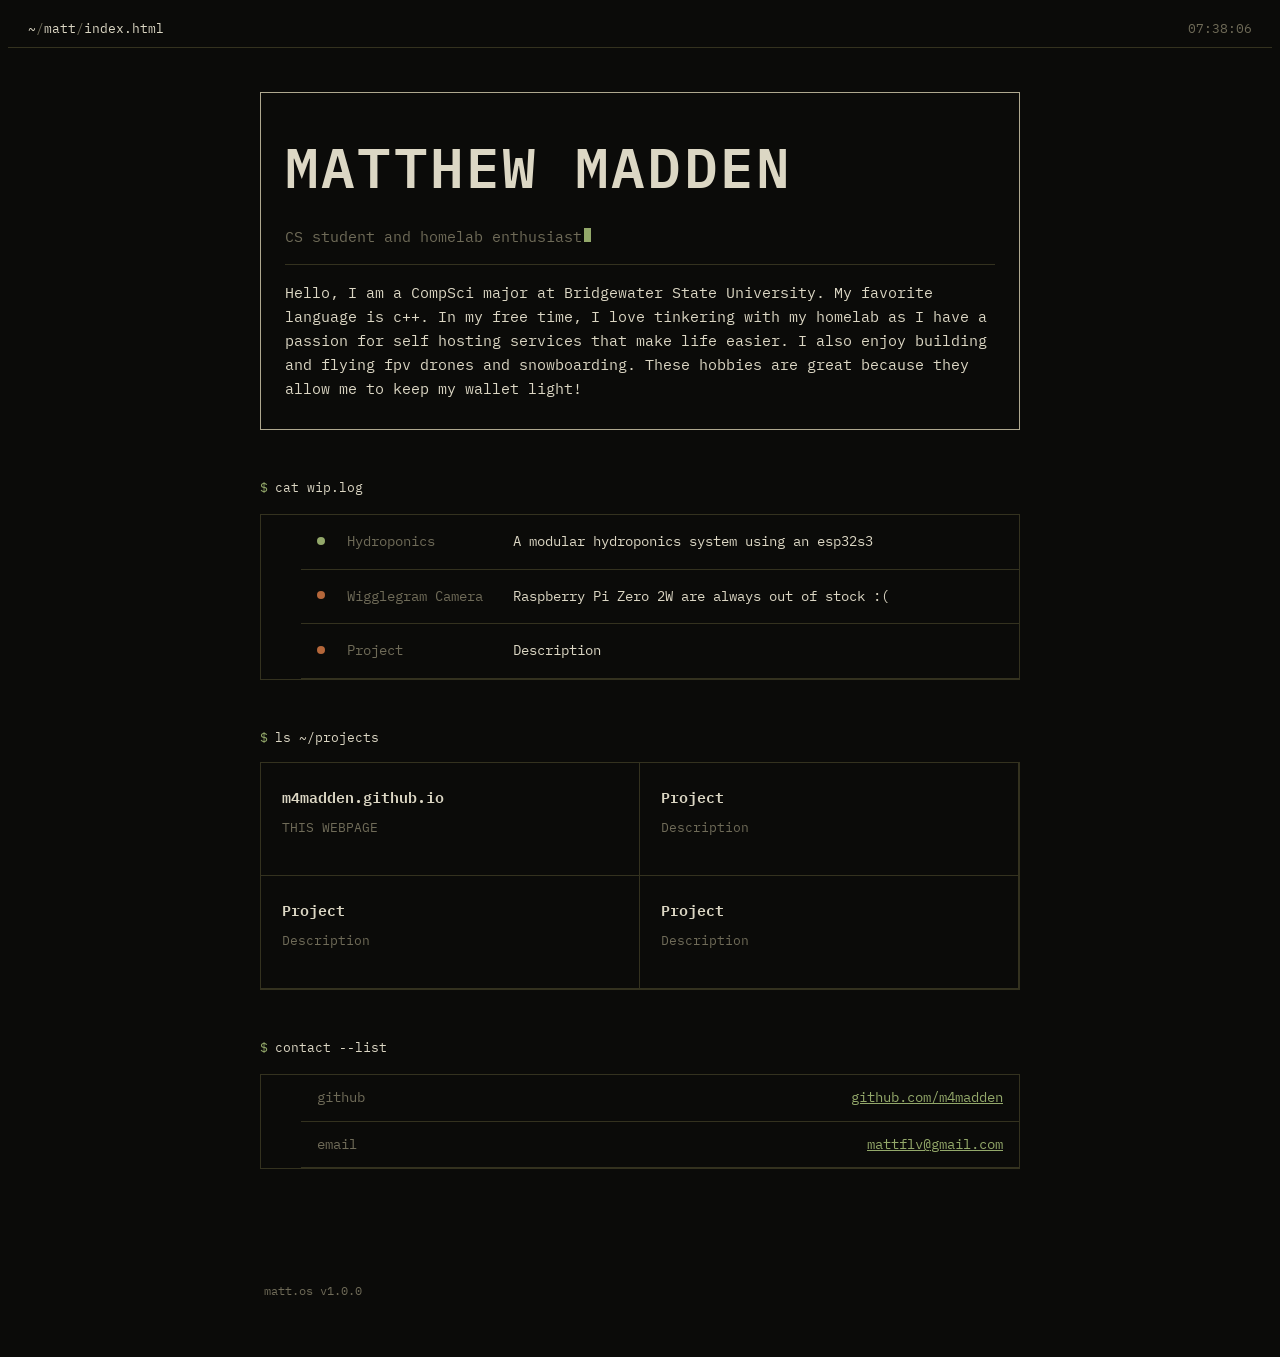
==== index.html @ 2d711344 "Start of webpage TODO: Flexable formatting, work on text printing" ====
<!DOCTYPE html>
<html lang="en" data-theme="dark">
<head>
    <meta charset="UTF-8">
    <meta name="viewport" content="width=device-width, initial-scale=1.0"><!-- WIP TODO: implement size for mobile -->
    <title>matthew madden</title>
    <meta name="description" content="Matt Madden — CS student and homelab enthusiast">
    <link href="https://fonts.googleapis.com/css2?family=IBM+Plex+Mono:wght@400;500;600;700&display=swap" rel="stylesheet">
    <link rel="stylesheet" href="styles.css">
</head>

<body>
    <div class="topbar">
        <div class="path">~<span class="sep">/</span>matt<span class="sep">/</span>index.html</div>
        <div class="clock" id="clock"></div>
    </div>
    <main>
        <section class="block about">
            <p class="big">MATTHEW MADDEN</p>
            <p class="code" id="code"></p>
            <div class="bio">
                <p> 
                    Hello, I am a CompSci major at Bridgewater State University.
                    My favorite language is c++. In my free time, I love tinkering with my homelab as I have a passion for self hosting
                    services that make life easier. I also enjoy building and flying fpv drones and snowboarding. 
                    These hobbies are great because they allow me to keep my wallet light!
                </p>
            </div>
        </section>

    <section class="block">
        <p class="prompt"><span class="term">$</span> <span class="cmd">cat wip.log</span></p>
        <ul class="log">
            <li>
                <span class="dot active"></span>
                <span class="tag"> Hydroponics </span>
                <span class="msg"> A modular hydroponics system using an esp32s3 </span>
            </li>

            <li>
                <span class="dot blocked"></span>
                <span class="tag"> Wigglegram Camera </span>
                <span class="msg">Raspberry Pi Zero 2W are always out of stock :(</span>
            </li>

            <li>
                <span class="dot blocked"></span>
                <span class="tag">Project</span>
                <span class="msg">Description</span>
            </li>
        </ul>
    </section>

    <section class="block">
        <p class="prompt"><span class="term">$</span> <span class="cmd">ls ~/projects</span></p>
        <div class="projects">

            <article class="project">
                <h3>m4madden.github.io</h3>
                <p>THIS WEBPAGE</p>
            </article>

            <article class="project">
                <h3>Project</h3>
                <p>Description</p>
            </article>

            <article class="project">
                <h3>Project</h3>
                <p>Description</p>
            </article>

            <article class="project">
                <h3>Project</h3>
                <p>Description</p>
            </article>

        </div>

    
    </section>

    <section class="block">
        <p class="prompt"><span class="term">$</span> <span class="cmd">contact --list</span></p>
        <ul class="contact-list">
            <li><span class="key">github</span> <a href="https://github.com/m4madden">github.com/m4madden</a></li>
            <li><span class="key">email</span> <a href="mailto:mattflv@gmail.com">mattflv@gmail.com</a></li>
        </ul>
    </section>

    </main>
    <footer>
        <span>matt.os v1.0.0</span>
    </footer>   
    <script src="type.js"></script>
</body>
---- styles.css ----
:root[data-theme="dark"] {
--bg: #0b0b09;
--panel: #121210;
--fg: #dcd7c4;
--fg-dim: #6f6b58;
--accent: #93a86a;
--accent-2: #b5673a;
--border: #34321f;
--border-strong: #afa88f;
}

* { box-sizing: border-box; }

html, body {
    background: var(--bg);
    color: var(--fg);
}

body {
    font-family: 'IBM Plex Mono', monospace;
    font-size: 15px;
    line-height: 1.6;
}

/* Link color */
a { color: var(--accent); }
/* highlight color */
::selection { background: var(--accent); color: var(--bg); }

/* top bar */

.topbar {
    display: flex;
    justify-content: space-between;
    align-items: center;
    gap: 1rem;
    padding: .6rem 1.25rem;
    border-bottom: 1px solid var(--border);
    font-size: 12.5px;
    color: var(--fg-dim);
    flex-wrap: wrap;
}
.topbar .path { color: var(--fg); }
.topbar .path .sep { color: var(--fg-dim); }

/* layout */
main {
    max-width: 800px;
    margin: 0 auto;
    padding: 2.75rem 1.25rem 4rem;
}

.block { margin-bottom: 3rem; }

/* text following $ */
.prompt {
    display: flex;
    align-items: baseline;
    gap: .5em;
    color: var(--fg-dim);
    font-size: 13px;
    margin-bottom: .85rem;
}
.prompt .term { color: var(--accent); }
.prompt .cmd { color: var(--fg); }


/* about */
.about {
    border: 1px solid var(--border-strong);
    padding: 1.75rem 1.5rem;
}
.big {
    font-size: 3.5rem;
    font-weight: 600;
    letter-spacing: .04em;
    margin: 0 0 .9rem;
}
/*WIP*/
.code {
    color: var(--fg-dim);
    font-size: 14.5px;
}
.cursor {
    display: inline-block;
    width: .5em;
    height: 1em;
    background: var(--accent);
    margin-left: 2px;
    animation: blink 1s steps(1) infinite;
}
 
@keyframes blink { 50% { opacity: 0; } }

.bio {
    margin-top: 1rem;
    padding-top: 1rem;
    border-top: 1px solid var(--border);
    color: var(--fg);
}
.bio p { margin: 0 0 1rem; }
.bio p:last-child { margin-bottom: 0; }


/* wip projects github links eventually */
.log { border: 1px solid var(--border); }
.log li {
    list-style: none;
    display: grid;
    grid-template-columns: 14px 150px 1fr;
    gap: 1rem;
    align-items: start;
    padding: 1rem 1rem;
    border-bottom: 1px solid var(--border);
    font-size: 13.5px;
}

.dot { width: 8px; height: 8px; border-radius: 50%; margin-top: .4em; }
.dot.active { background: var(--accent); }
.dot.blocked { background: var(--accent-2); }
.log .tag { color: var(--fg-dim); }
.log .msg { color: var(--fg); }

/* projects */
.projects {
    display: grid;
    grid-template-columns: 1fr 1fr;
    border: 1px solid var(--border);
}
.project {
    padding: 1.4rem 1.3rem;
    border-right: 1px solid var(--border);
    border-bottom: 1px solid var(--border);
}
.project h3 {
    margin: 0 0 .5rem;
    font-size: 15px;
    font-weight: 600;
}
.project p {
    margin: 0 0 .9rem;
    color: var(--fg-dim);
    font-size: 13px;
}

/* contact */
.contact-list li {
    display: flex;
    justify-content: space-between;
    padding: .75rem 1rem;
    border-bottom: 1px solid var(--border);
    font-size: 13.5px;
}
.contact-list { border: 1px solid var(--border);}
.contact-list .key { color: var(--fg-dim); }

footer {
    max-width: 800px;
    margin: auto;
    padding: 0 1.5rem 3rem; 
    color: var(--fg-dim);
    font-size: 12px;
}
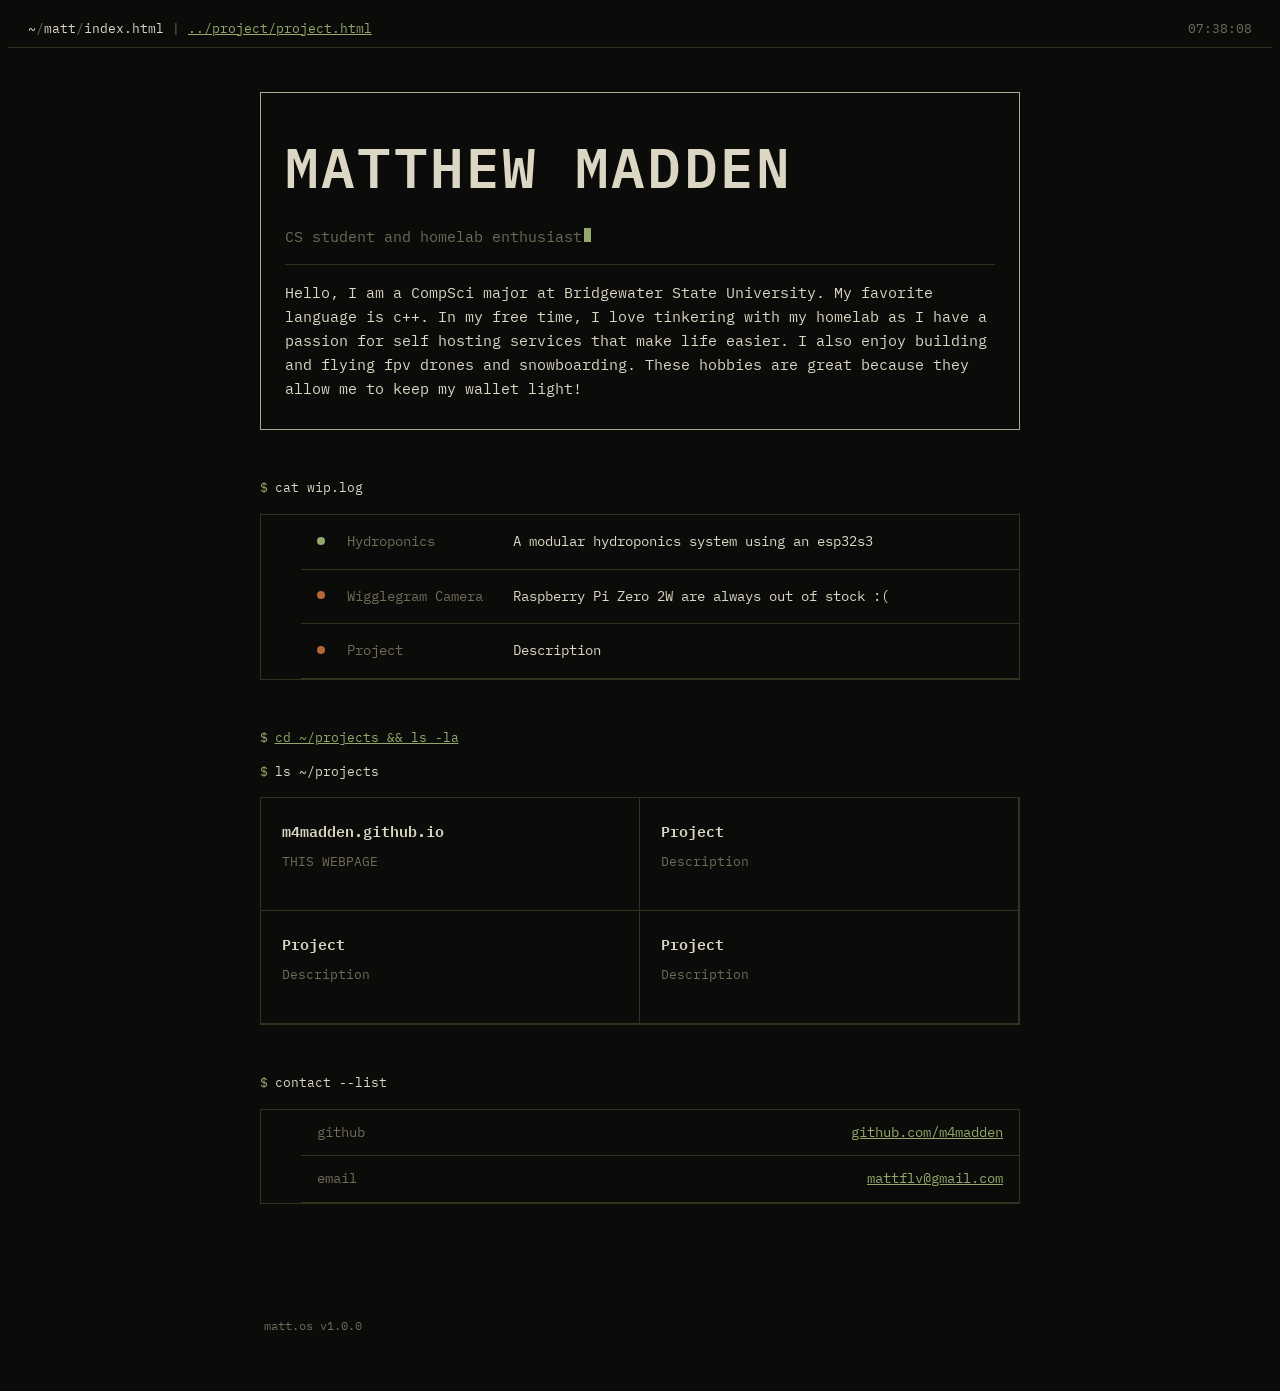
==== commit 97b960cf: "Implement project.html     link from index to project     using bootstrap grid     using @media     " ====
--- a/index.html
+++ b/index.html
@@ -1,3 +1,6 @@
+<!--
+Needs updates to conform to new standard set by project.html
+-->
 
 <!DOCTYPE html>
 <html lang="en" data-theme="dark">
@@ -12,7 +15,7 @@
 
 <body>
     <div class="topbar">
-        <div class="path">~<span class="sep">/</span>matt<span class="sep">/</span>index.html</div>
+        <div class="path">~<span class="sep">/</span>matt<span class="sep">/</span>index.html <span class="sep">|</span> <a href="project/project.html">../project/project.html</a></div>
         <div class="clock" id="clock"></div>
     </div>
     <main>
@@ -51,11 +54,12 @@
             </li>
         </ul>
     </section>
-
+    
     <section class="block">
+        <p class="prompt"><span class="term">$</span> <span class="cmd"><a href="project/project.html">cd ~/projects &amp;&amp; ls -la</a></span></p>
         <p class="prompt"><span class="term">$</span> <span class="cmd">ls ~/projects</span></p>
         <div class="projects">
-
+            <!-- Needs updates from project.html -->
             <article class="project">
                 <h3>m4madden.github.io</h3>
                 <p>THIS WEBPAGE</p>
@@ -77,8 +81,6 @@
             </article>
 
         </div>
-
-    
     </section>
 
     <section class="block">
